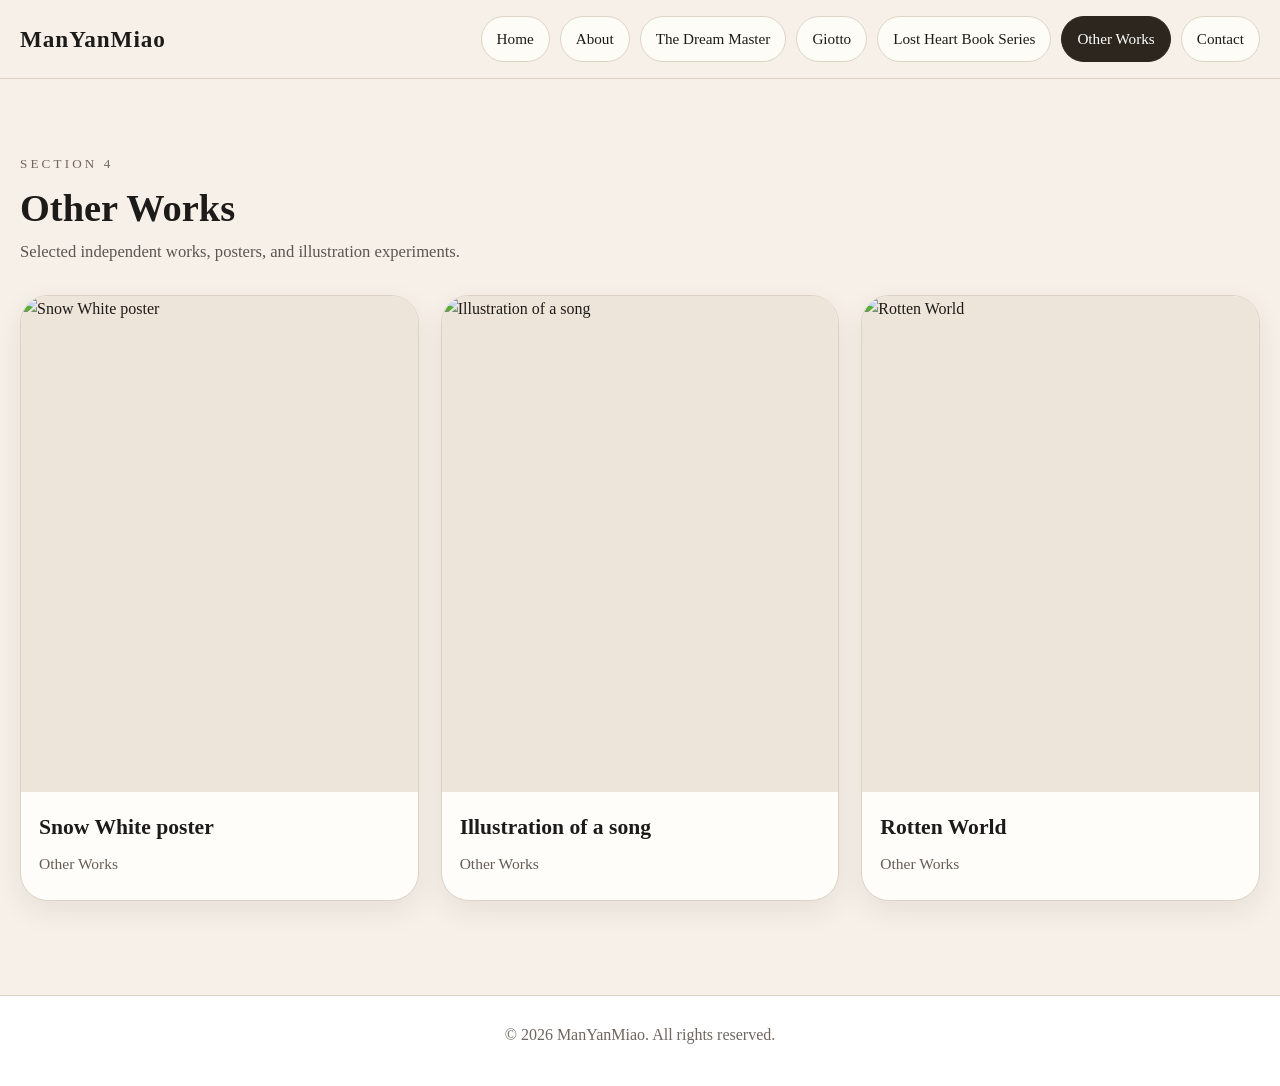
==== other-works1.html @ 1ea02da4 "Add files via upload" ====
<!DOCTYPE html>
<html lang="en">
<head>
  <meta charset="UTF-8" />
  <meta name="viewport" content="width=device-width, initial-scale=1.0" />
  <title>ManYanMiao | Other Works</title>
  <link rel="stylesheet" href="styles1.css" />
</head>
<body>
  <header class="navbar">
    <div class="container nav-inner">
      <a class="brand" href="index1.html">ManYanMiao</a>
      <nav class="nav-links">
        <a href="index1.html">Home</a>
        <a href="about1.html">About</a>
        <a href="dream-master1.html">The Dream Master</a>
        <a href="giotto1.html">Giotto</a>
        <a href="lost-heart1.html">Lost Heart Book Series</a>
        <a class="active" href="other-works1.html">Other Works</a>
        <a href="contact1.html">Contact</a>
      </nav>
    </div>
  </header>

  <main>
    <section class="page-section">
      <div class="container">
        <div class="page-intro">
          <div class="eyebrow">Section 4</div>
          <h1>Other Works</h1>
          <p>Selected independent works, posters, and illustration experiments.</p>
        </div>

        <div class="gallery-grid">
          <article class="art-card">
            <div class="art-image"><img src="images/Snow%20white%20poster.PNG" alt="Snow White poster" onclick="openLightbox(this.src)"></div>
            <div class="art-info"><h3>Snow White poster</h3><p>Other Works</p></div>
          </article>

          <article class="art-card">
            <div class="art-image"><img src="images/Illustration%20of%20a%20Song.PNG" alt="Illustration of a song" onclick="openLightbox(this.src)"></div>
            <div class="art-info"><h3>Illustration of a song</h3><p>Other Works</p></div>
          </article>

          <article class="art-card">
            <div class="art-image"><img src="images/Rotten%20World.PNG" alt="Rotten World" onclick="openLightbox(this.src)"></div>
            <div class="art-info"><h3>Rotten World</h3><p>Other Works</p></div>
          </article>
        </div>
      </div>
    </section>
  </main>

  <footer>
    © 2026 ManYanMiao. All rights reserved.
  </footer>

  <div class="lightbox" id="lightbox" onclick="closeLightbox(event)">
    <div class="lightbox-inner">
      <button class="lightbox-close" onclick="closeLightbox(event)">×</button>
      <img id="lightboxImage" src="" alt="Expanded artwork">
    </div>
  </div>

  <script src="script1.js"></script>
</body>
</html>
---- styles1.css ----
:root{
  --bg:#f6f0e8;
  --paper:#fffdf9;
  --text:#1d1b19;
  --muted:#6f665f;
  --line:#ddd2c5;
  --accent:#2d261f;
  --shadow:0 10px 30px rgba(0,0,0,0.07);
  --radius-xl:28px;
  --radius-lg:22px;
  --max-width:1240px;
}

*{
  box-sizing:border-box;
  margin:0;
  padding:0;
}

html{
  scroll-behavior:smooth;
}

body{
  font-family:Georgia,"Times New Roman",serif;
  background:var(--bg);
  color:var(--text);
  line-height:1.6;
}

img{
  display:block;
  width:100%;
}

a{
  color:inherit;
  text-decoration:none;
}

.container{
  width:min(var(--max-width),calc(100% - 40px));
  margin:0 auto;
}

.navbar{
  position:sticky;
  top:0;
  z-index:999;
  border-bottom:1px solid var(--line);
  background:rgba(246,240,232,0.92);
  backdrop-filter:blur(10px);
}

.nav-inner{
  display:flex;
  justify-content:space-between;
  align-items:center;
  gap:20px;
  padding:16px 0;
  min-height:76px;
}

.brand{
  font-size:1.45rem;
  font-weight:700;
  letter-spacing:0.04em;
  white-space:nowrap;
}

.nav-links{
  display:flex;
  flex-wrap:wrap;
  justify-content:flex-end;
  gap:10px;
}

.nav-links a{
  padding:10px 15px;
  border:1px solid var(--line);
  border-radius:999px;
  background:rgba(255,253,249,0.88);
  font-size:0.95rem;
  transition:0.25s ease;
}

.nav-links a:hover,
.nav-links a.active{
  background:var(--accent);
  color:white;
  border-color:var(--accent);
}

.hero{
  padding:72px 0 56px;
}

.hero-grid{
  display:grid;
  grid-template-columns:1.02fr 0.98fr;
  gap:34px;
  align-items:center;
}

.eyebrow{
  text-transform:uppercase;
  letter-spacing:0.24em;
  color:var(--muted);
  font-size:0.82rem;
  margin-bottom:14px;
}

h1{
  font-size:clamp(3rem,6vw,5.2rem);
  line-height:0.95;
  margin-bottom:18px;
}

.hero p,
.page-intro p,
.about-box p,
.text-card p,
.contact-card p,
.contact-card a{
  color:#5d5550;
  font-size:1.04rem;
}

.hero p{
  max-width:620px;
  margin-bottom:28px;
}

.hero-actions{
  display:flex;
  flex-wrap:wrap;
  gap:14px;
}

.btn{
  display:inline-block;
  padding:13px 22px;
  border:1px solid var(--accent);
  border-radius:999px;
  transition:0.25s ease;
  font-size:0.96rem;
}

.btn-dark{
  background:var(--accent);
  color:white;
}

.btn-light{
  background:transparent;
  color:var(--accent);
}

.btn:hover{
  transform:translateY(-1px);
  opacity:0.92;
}

.hero-collage{
  display:grid;
  grid-template-columns:1fr 1fr;
  gap:14px;
}

.hero-tile,
.art-card,
.text-card,
.about-box,
.contact-card{
  background:var(--paper);
  border:1px solid var(--line);
  box-shadow:var(--shadow);
}

.hero-tile{
  border-radius:var(--radius-xl);
  overflow:hidden;
  aspect-ratio:4 / 5;
}

.hero-tile img,
.art-image img{
  height:100%;
  object-fit:cover;
}

.page-section{
  padding:74px 0;
}

.page-intro{
  max-width:760px;
  margin-bottom:30px;
}

.page-intro h1{
  font-size:clamp(2rem,3vw,3rem);
  line-height:1.05;
  margin-bottom:10px;
}

.grid-2{
  display:grid;
  grid-template-columns:1fr 1fr;
  gap:24px;
}

.text-card,
.about-box,
.contact-card{
  border-radius:var(--radius-xl);
  padding:28px;
}

.text-card h3,
.contact-card h3{
  margin-bottom:10px;
  font-size:1.3rem;
}

.gallery-grid{
  display:grid;
  grid-template-columns:repeat(3,1fr);
  gap:22px;
}

.art-card{
  border-radius:var(--radius-xl);
  overflow:hidden;
  transition:0.25s ease;
}

.art-card:hover{
  transform:translateY(-5px);
}

.art-image{
  aspect-ratio:4 / 5;
  overflow:hidden;
  background:#eee5da;
  cursor:pointer;
}

.art-image img{
  transition:transform 0.35s ease;
}

.art-card:hover .art-image img{
  transform:scale(1.03);
}

.art-info{
  padding:18px 18px 20px;
}

.art-info h3{
  font-size:1.35rem;
  margin-bottom:7px;
}

.art-info p{
  color:#665d56;
  font-size:0.97rem;
  margin-bottom:4px;
}

.contact-grid{
  display:grid;
  grid-template-columns:repeat(3,1fr);
  gap:18px;
}

.contact-card h3{
  font-size:0.92rem;
  color:var(--muted);
  font-weight:400;
}

footer{
  padding:26px 0 38px;
  text-align:center;
  color:var(--muted);
  border-top:1px solid var(--line);
  background:white;
  margin-top:20px;
}

.lightbox{
  position:fixed;
  inset:0;
  background:rgba(16,13,10,0.88);
  display:none;
  align-items:center;
  justify-content:center;
  padding:30px;
  z-index:2000;
}

.lightbox.active{
  display:flex;
}

.lightbox-inner{
  max-width:min(92vw,1100px);
  max-height:90vh;
  position:relative;
}

.lightbox img{
  max-width:100%;
  max-height:90vh;
  border-radius:18px;
  box-shadow:0 18px 40px rgba(0,0,0,0.25);
}

.lightbox-close{
  position:absolute;
  top:-14px;
  right:-14px;
  width:42px;
  height:42px;
  border:none;
  border-radius:999px;
  background:white;
  color:#111;
  font-size:1.3rem;
  cursor:pointer;
}

@media (max-width:1100px){
  .hero-grid,
  .grid-2{
    grid-template-columns:1fr;
  }

  .gallery-grid{
    grid-template-columns:repeat(2,1fr);
  }

  .contact-grid{
    grid-template-columns:1fr;
  }
}

@media (max-width:720px){
  .container{
    width:min(var(--max-width),calc(100% - 24px));
  }

  .nav-inner{
    flex-direction:column;
    align-items:flex-start;
  }

  .nav-links{
    justify-content:flex-start;
  }

  .hero-collage,
  .gallery-grid{
    grid-template-columns:1fr;
  }

  .page-section,
  .hero{
    padding:56px 0;
  }
}
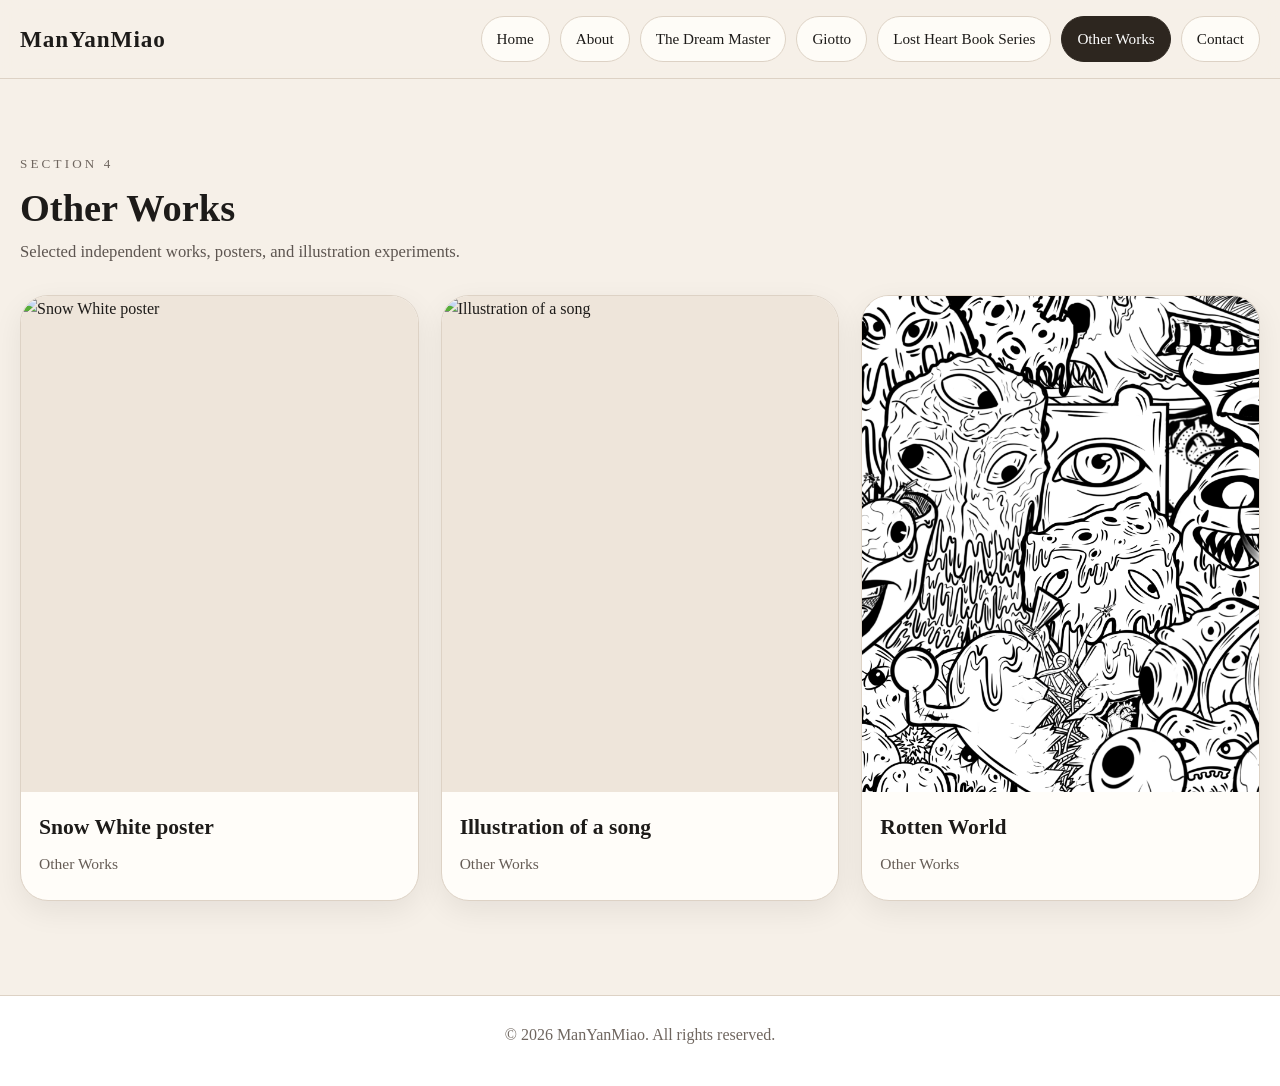
==== commit 1c142fbc: "Add files via upload" ====
--- a/other-works1.html
+++ b/other-works1.html
@@ -33,7 +33,7 @@
 
         <div class="gallery-grid">
           <article class="art-card">
-            <div class="art-image"><img src="images/Snow%20white%20poster.PNG" alt="Snow White poster" onclick="openLightbox(this.src)"></div>
+            <div class="art-image"><img src="images/Snow%20white%20poster.JPG" alt="Snow White poster" onclick="openLightbox(this.src)"></div>
             <div class="art-info"><h3>Snow White poster</h3><p>Other Works</p></div>
           </article>
 
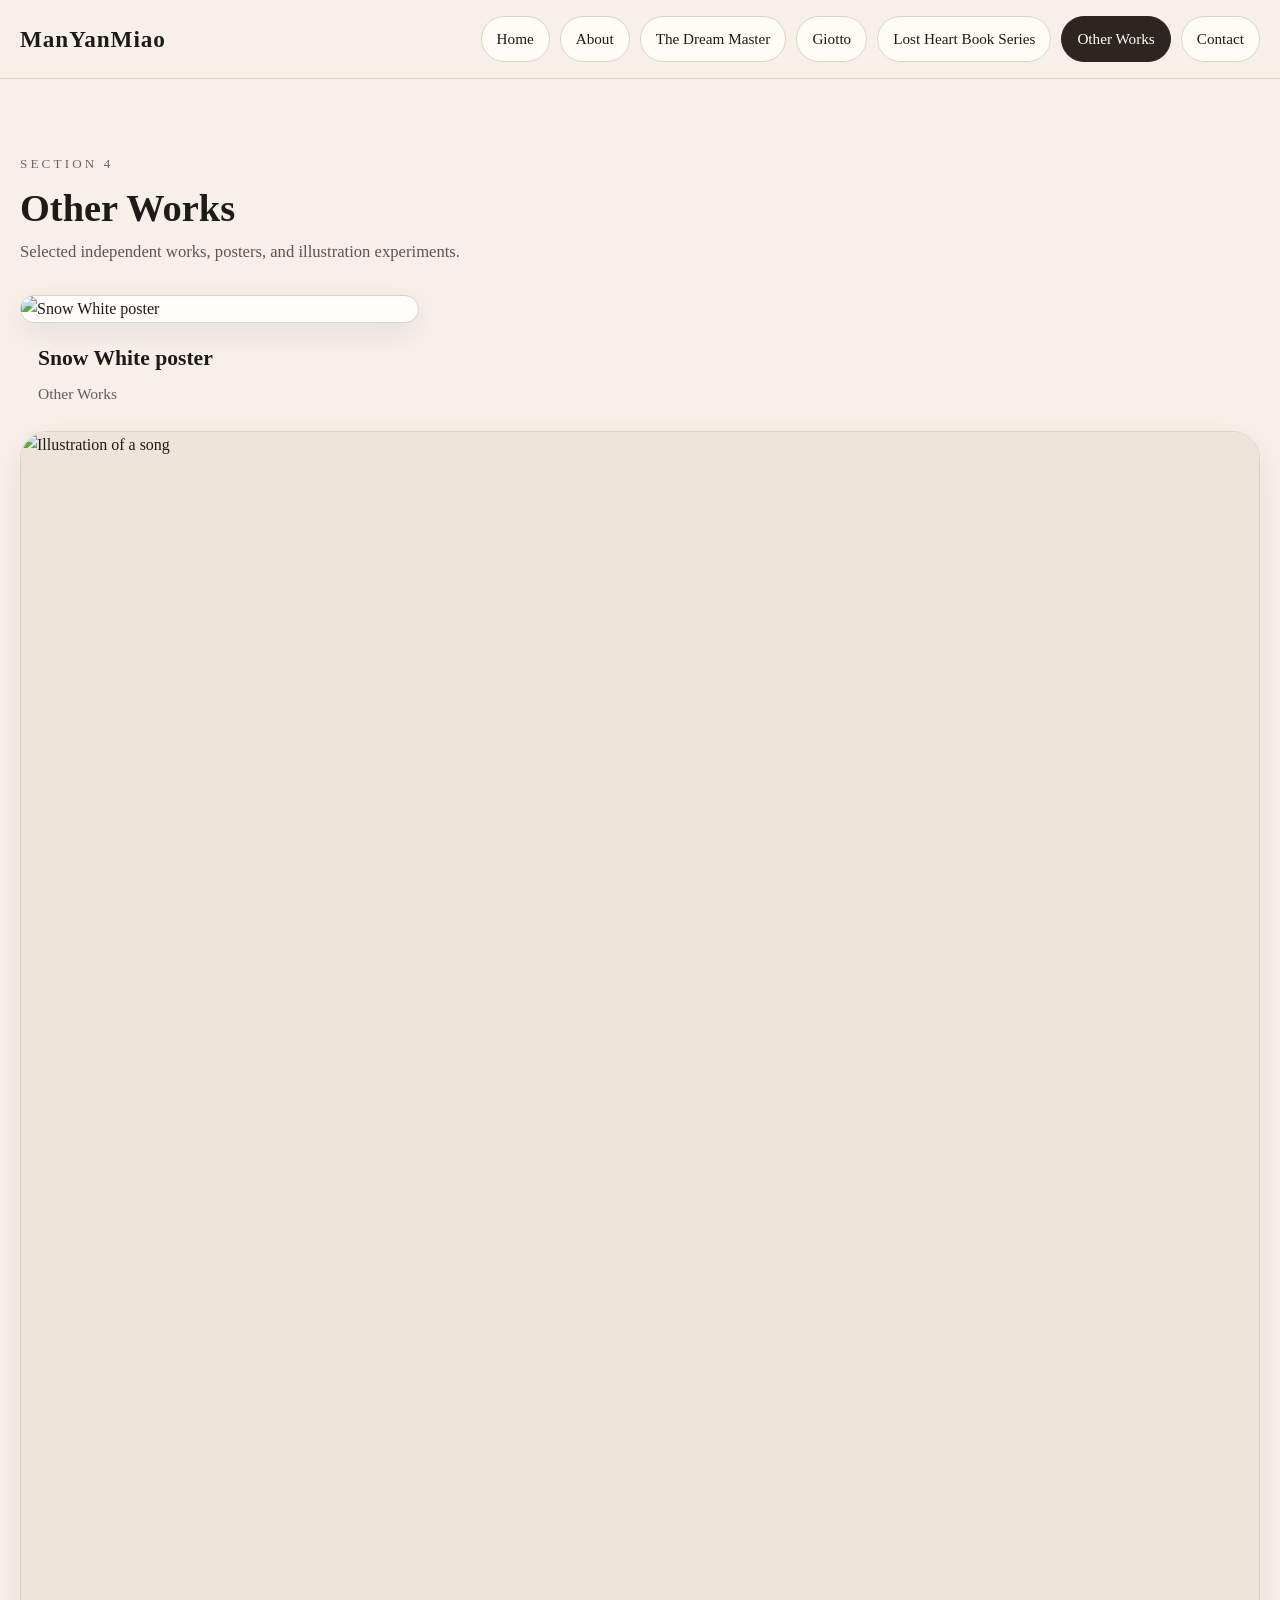
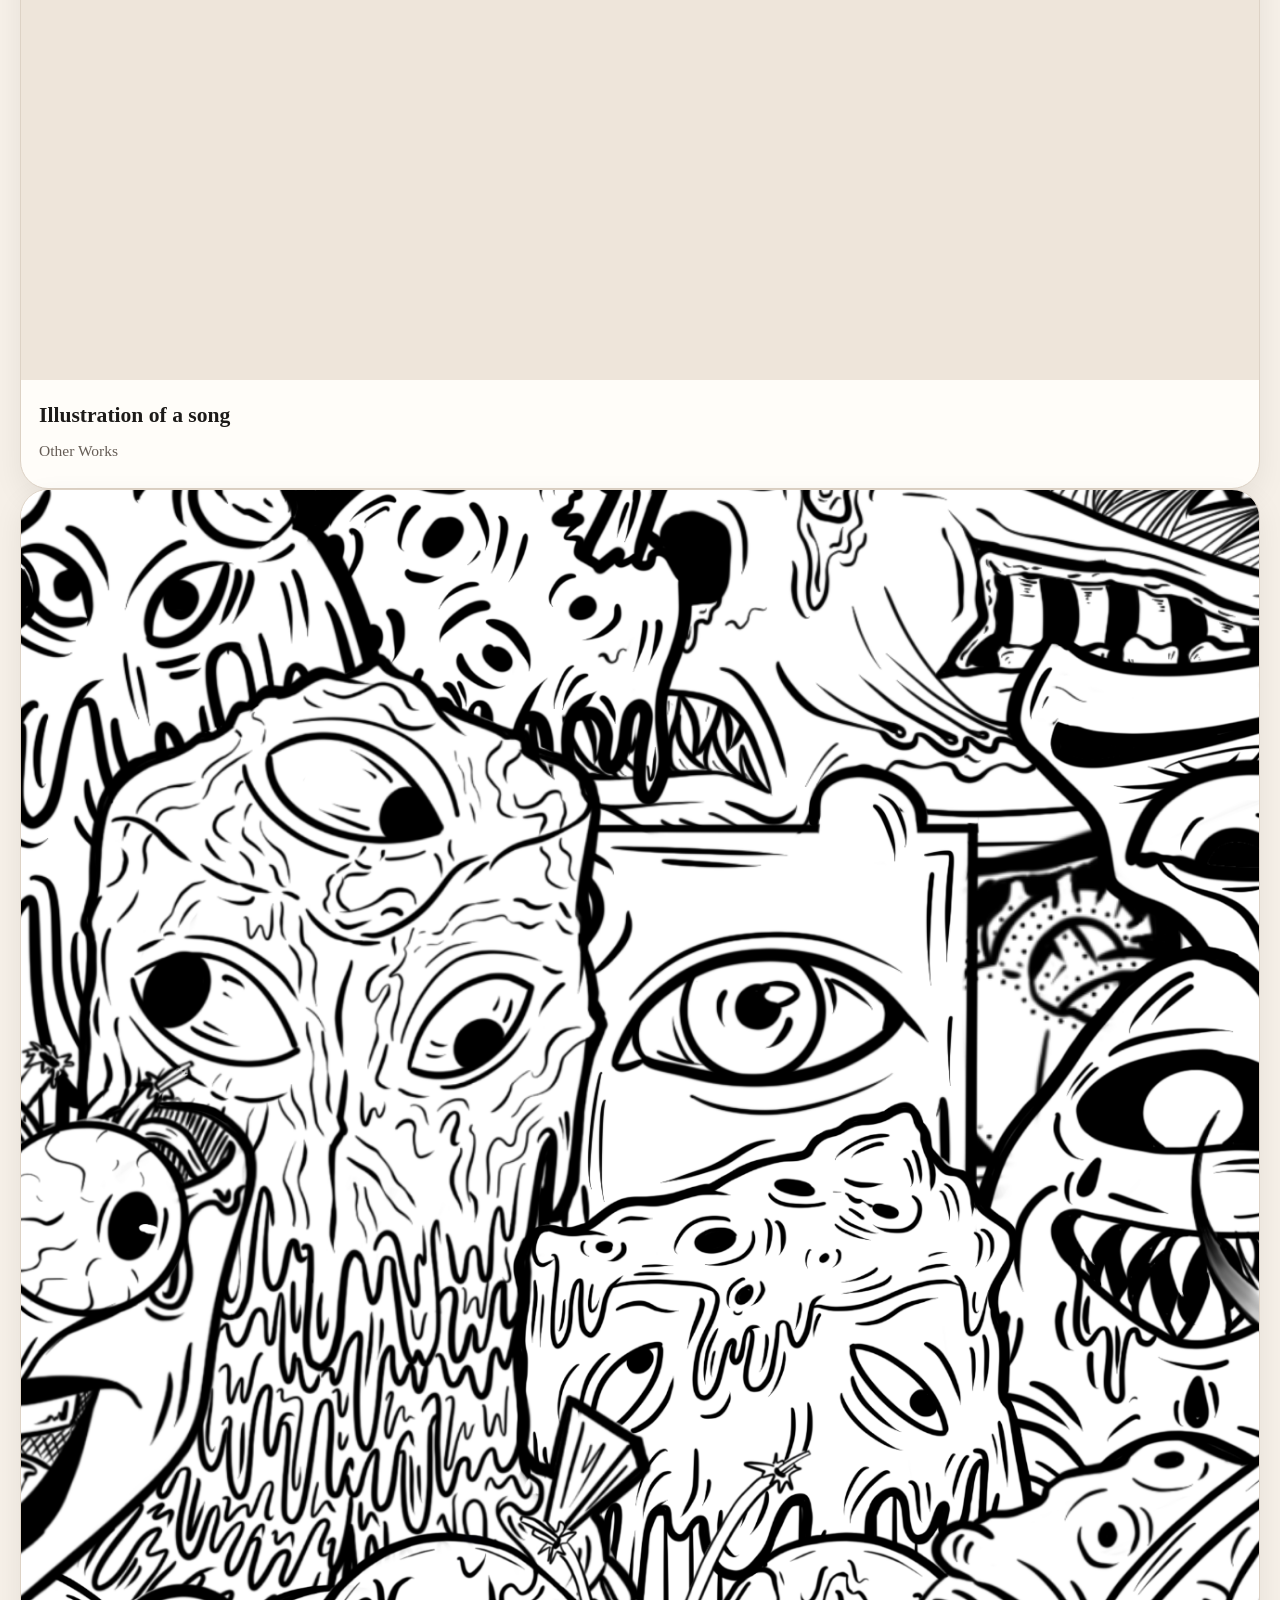
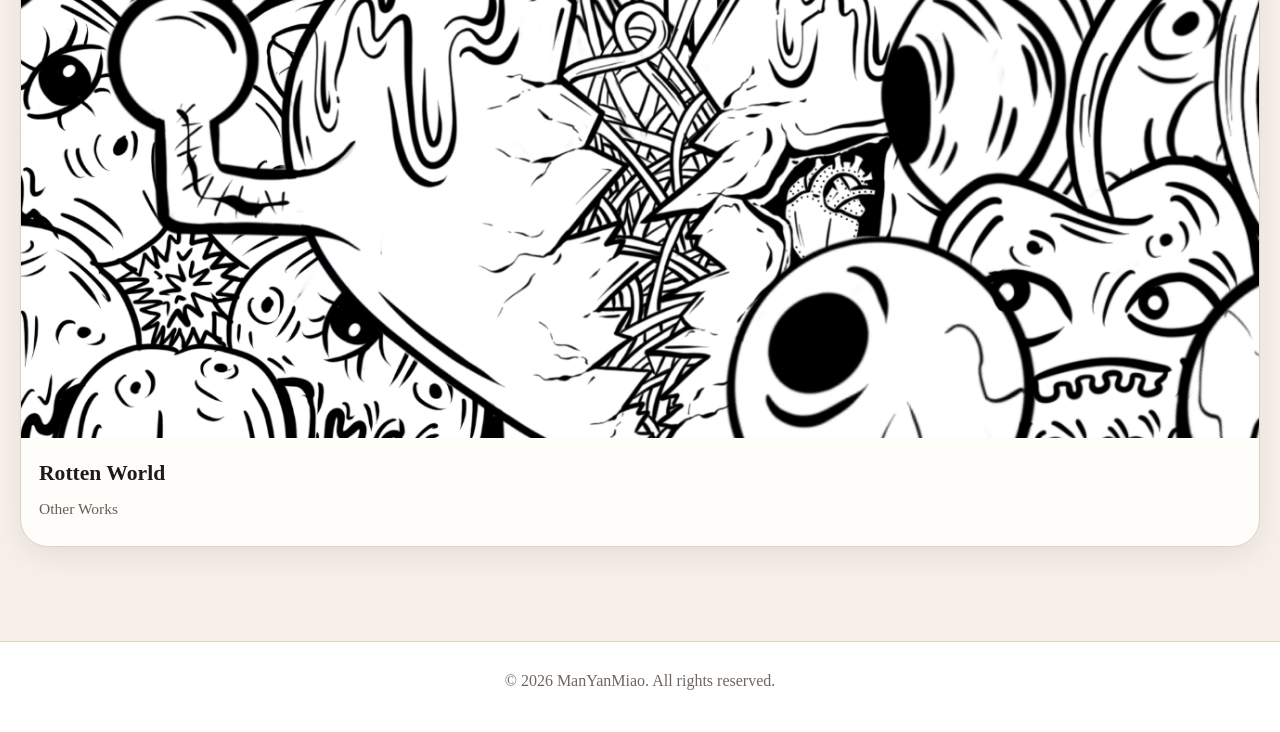
==== commit 9d4d36d0: "Update other-works1.html" ====
--- a/other-works1.html
+++ b/other-works1.html
@@ -33,7 +33,7 @@
 
         <div class="gallery-grid">
           <article class="art-card">
-            <div class="art-image"><img src="images/Snow%20white%20poster.JPG" alt="Snow White poster" onclick="openLightbox(this.src)"></div>
+            <img src="images/Snow white poster.jpg" alt="Snow White poster" onclick="openLightbox(this.src)"></div>
             <div class="art-info"><h3>Snow White poster</h3><p>Other Works</p></div>
           </article>
 
@@ -64,4 +64,4 @@
 
   <script src="script1.js"></script>
 </body>
-</html>+</html>
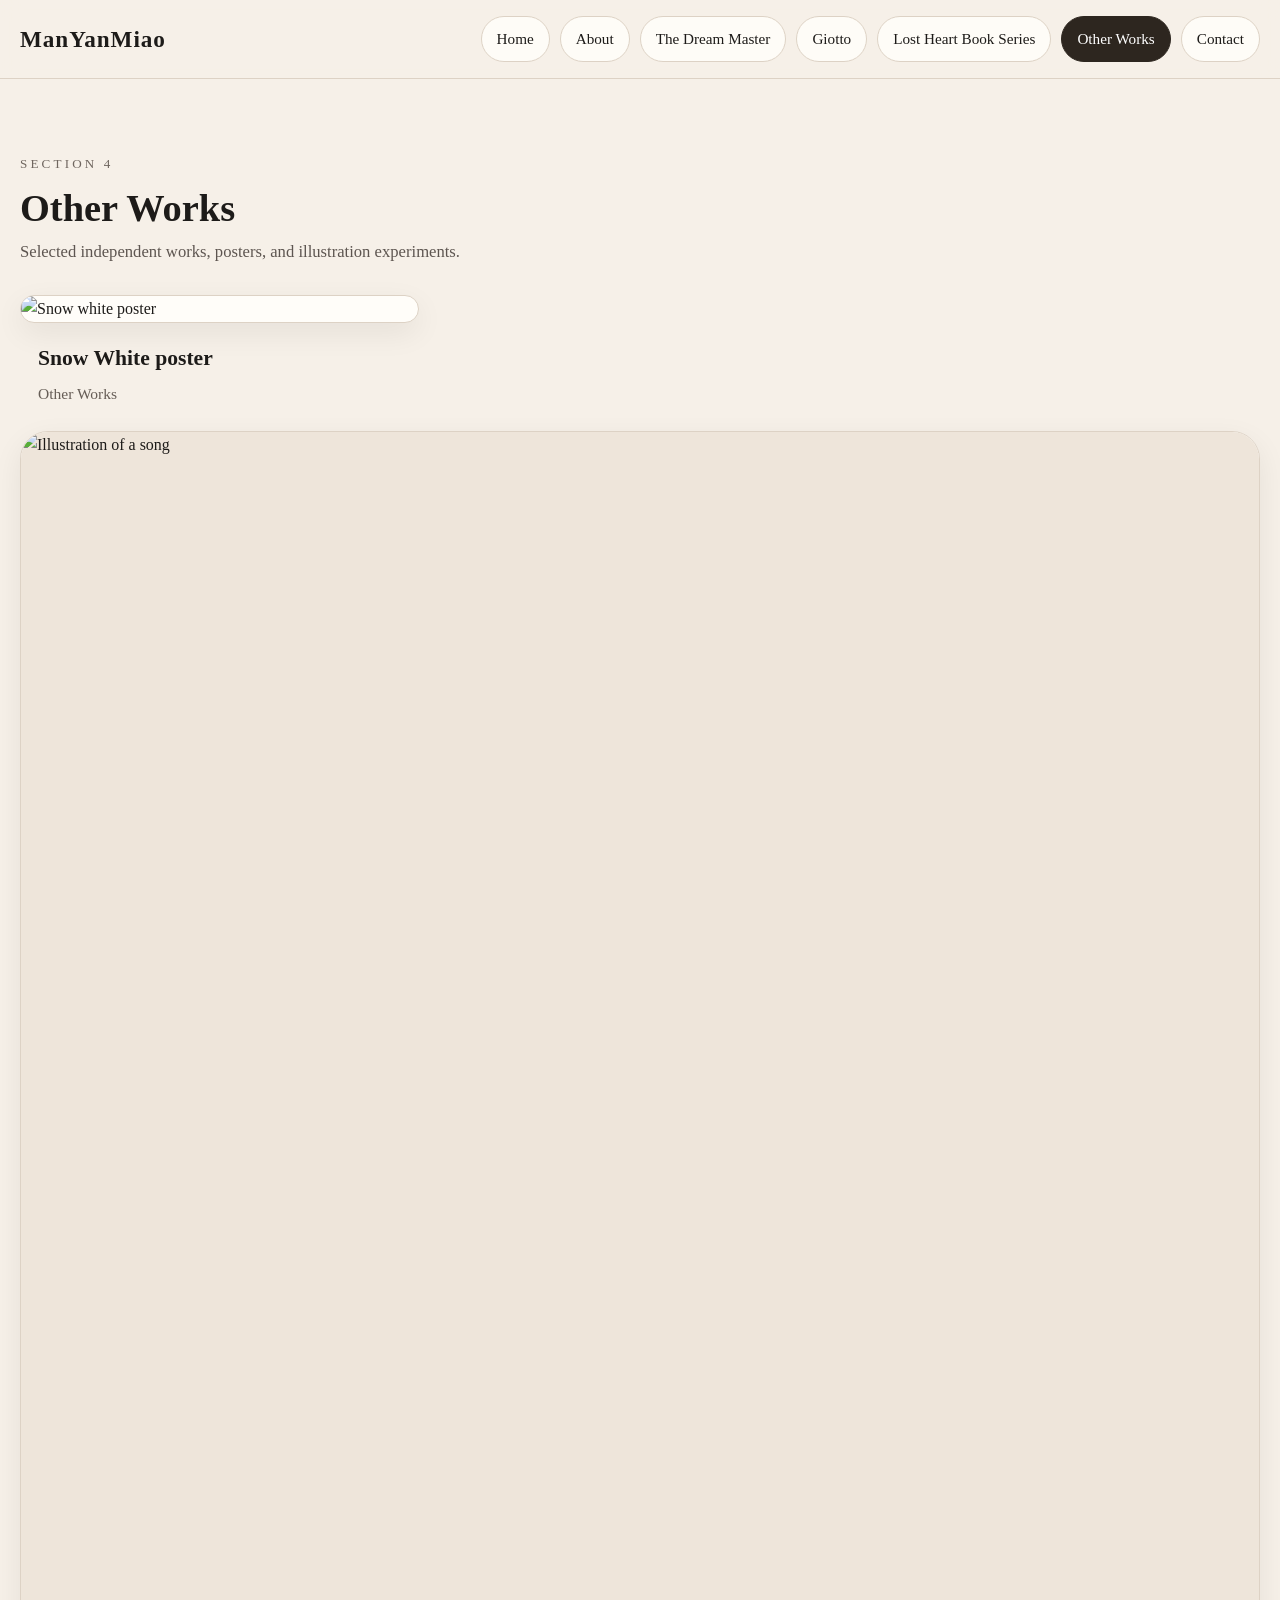
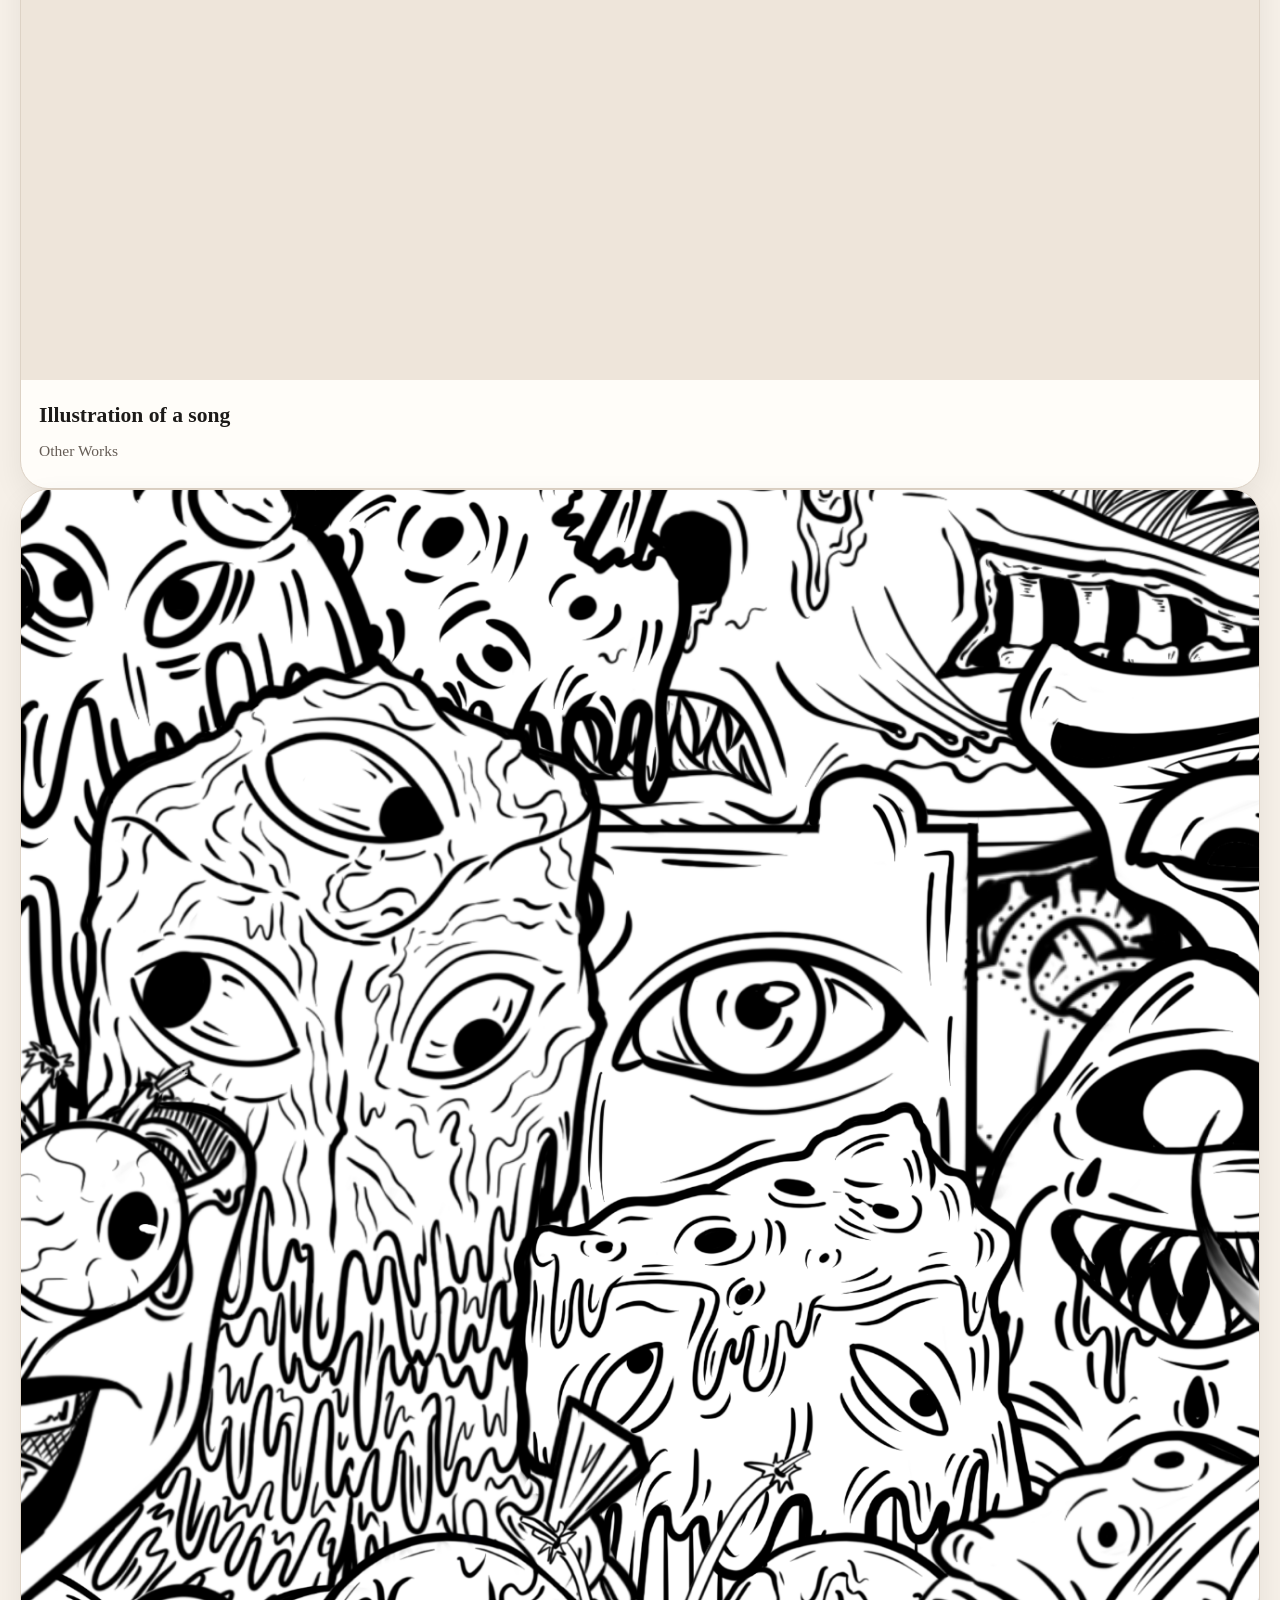
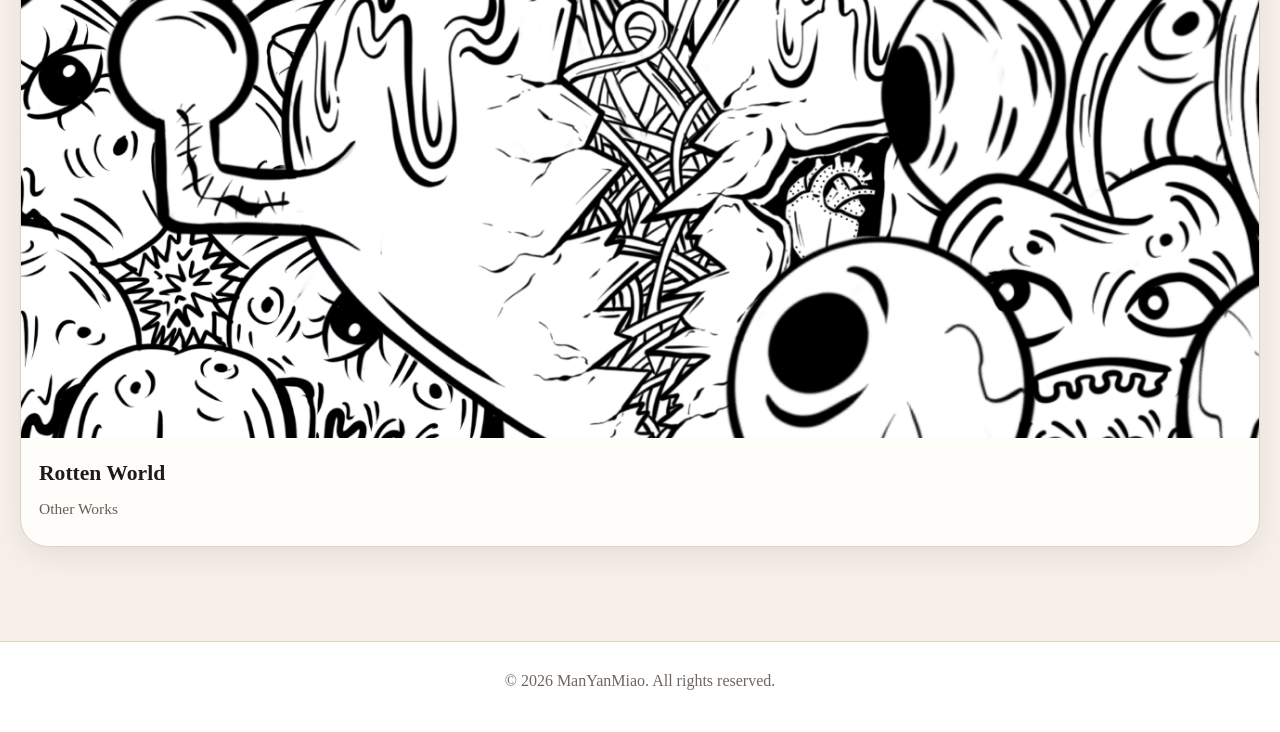
==== commit 353bca42: "Update other-works1.html" ====
--- a/other-works1.html
+++ b/other-works1.html
@@ -33,7 +33,7 @@
 
         <div class="gallery-grid">
           <article class="art-card">
-            <img src="images/Snow white poster.jpg" alt="Snow White poster" onclick="openLightbox(this.src)"></div>
+            <img src="images/Snow white poster.jpg" alt="Snow white poster" onclick="openLightbox(this.src)"></div>
             <div class="art-info"><h3>Snow White poster</h3><p>Other Works</p></div>
           </article>
 
